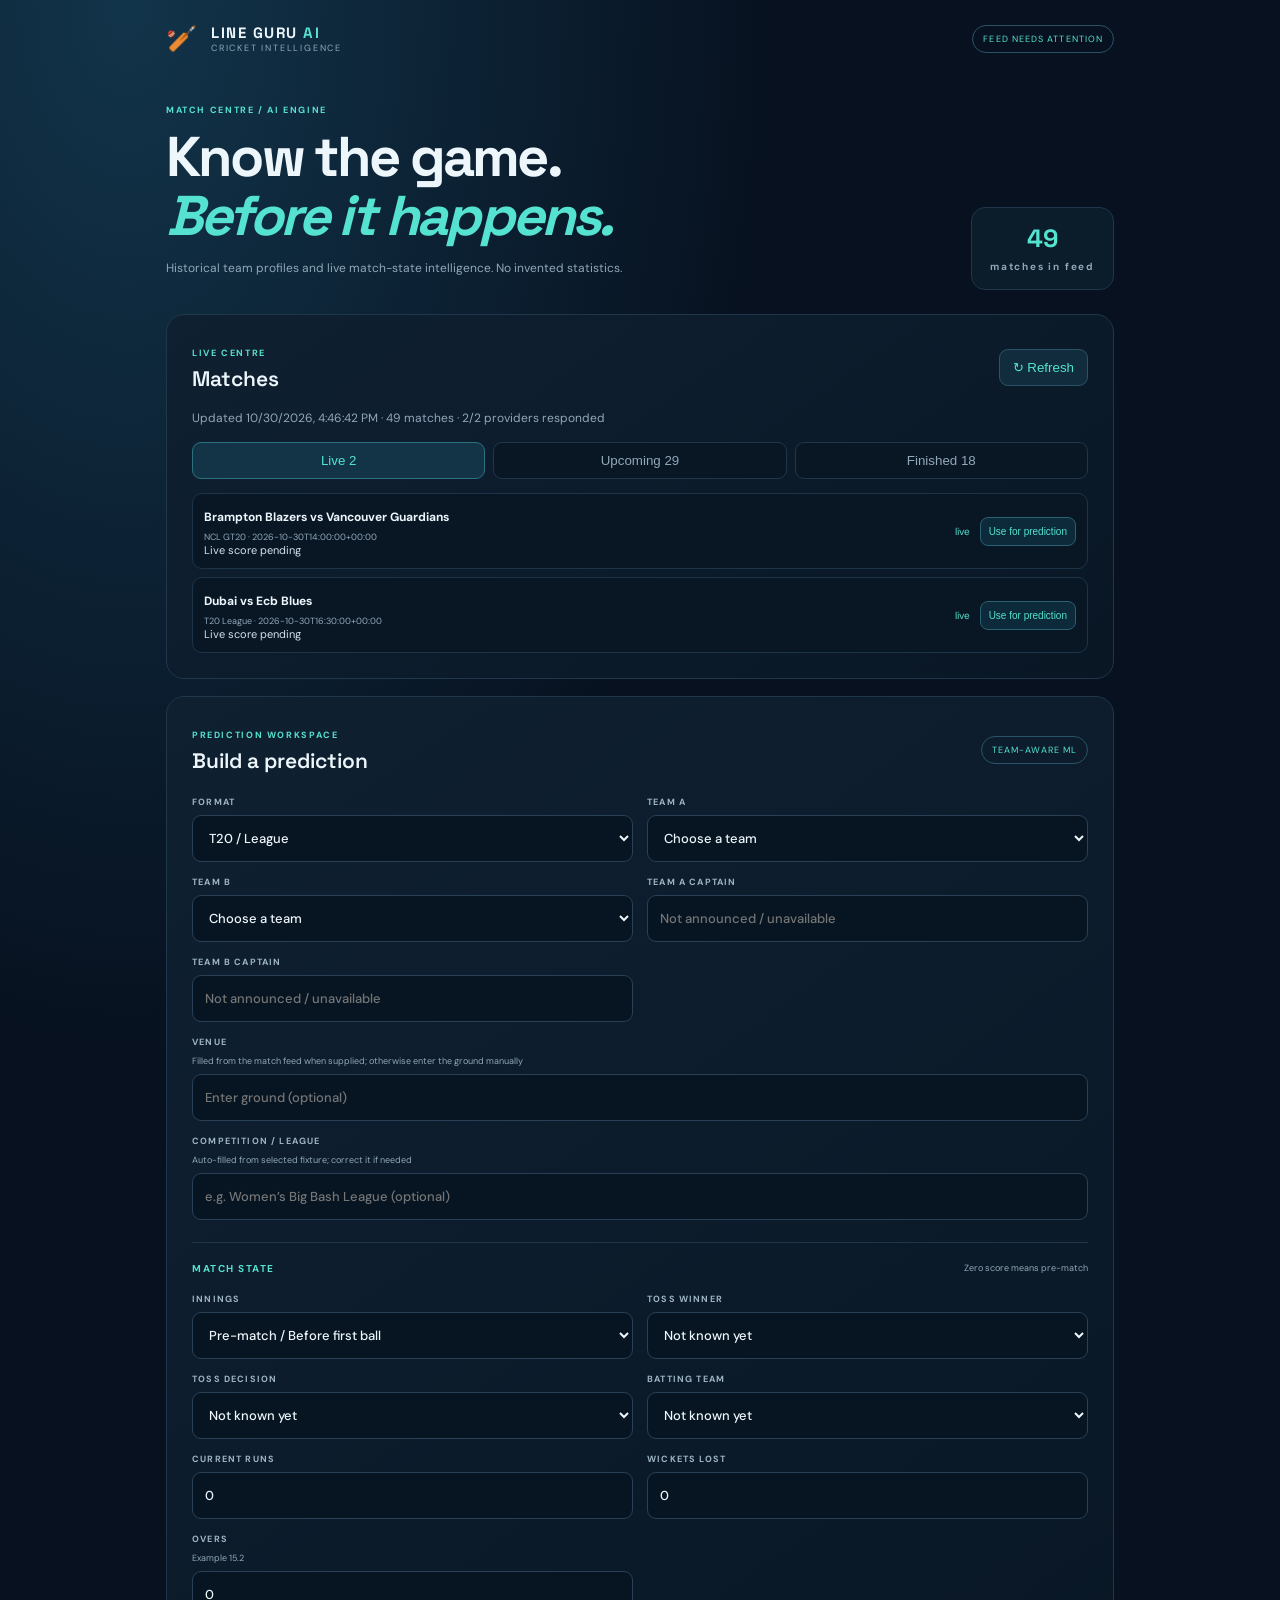
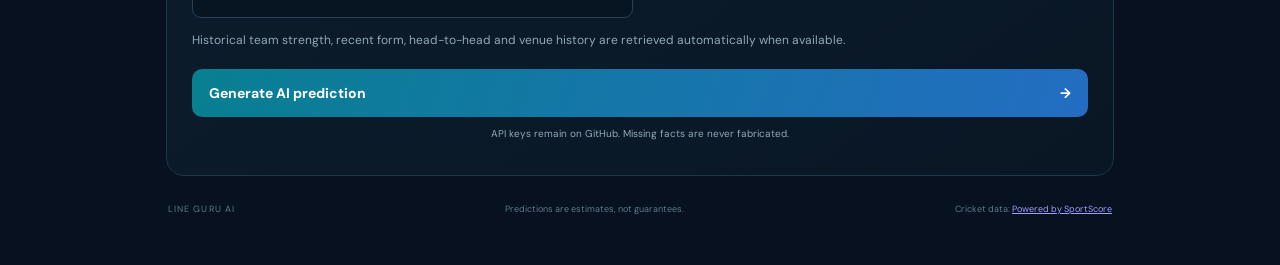
==== index.html @ ec6956c4 "Load post-toss browser model" ====
<!doctype html>
<html lang="en"><head><meta charset="utf-8"><meta name="viewport" content="width=device-width,initial-scale=1"><meta name="theme-color" content="#07111f"><title>Line Guru AI — Cricket Intelligence</title><link rel="stylesheet" href="style.css?v=20261030-liveintel"></head>
<body><div class="shell">
<header><a class="brand" href="./">🏏 <span>LINE GURU <b>AI</b><small>CRICKET INTELLIGENCE</small></span></a><span id="liveApiStatus" class="status">CONNECTING</span></header>
<section class="hero"><div><small>MATCH CENTRE / AI ENGINE</small><h1>Know the game.<br><i>Before it happens.</i></h1><p>Historical team profiles and live match-state intelligence. No invented statistics.</p></div><div class="counter"><b id="matchCount">—</b><small>matches in feed</small></div></section>
<section class="panel"><div class="head"><div><small>LIVE CENTRE</small><h2>Matches</h2></div><button id="refreshFeedButton">↻ Refresh</button></div><p id="feedMeta" class="muted">Loading match feed…</p><div id="liveMatchList">Loading…</div></section>
<main class="panel"><div class="head"><div><small>PREDICTION WORKSPACE</small><h2>Build a prediction</h2></div><span class="tag">TEAM-AWARE ML</span></div>
<div class="form">
<label>FORMAT<select id="matchFormat"><option value="t20">T20 / League</option><option value="odi">ODI</option></select></label>
<label>TEAM A<select id="team1Select"></select></label><label>TEAM B<select id="team2Select"></select></label>
<label>TEAM A CAPTAIN<input id="captain1" placeholder="Not announced / unavailable"></label><label>TEAM B CAPTAIN<input id="captain2" placeholder="Not announced / unavailable"></label>
<label class="wide">VENUE <small>Filled from the match feed when supplied; otherwise enter the ground manually</small><input id="venueName" placeholder="Enter ground (optional)"></label><label class="wide">COMPETITION / LEAGUE <small>Auto-filled from selected fixture; correct it if needed</small><input id="competitionName" placeholder="e.g. Women’s Big Bash League (optional)"></label></div>
<div class="subhead">MATCH STATE <small>Zero score means pre-match</small></div>
<div class="form">
<label>INNINGS<select id="inningsType"><option value="pre">Pre-match / Before first ball</option><option value="unknown">Live — score/innings not confirmed</option><option value="first">First innings — live</option><option value="chase">Second innings — chase</option></select></label>
<label>TOSS WINNER<select id="tossWinner"><option value="">Not known yet</option><option value="1">Team A</option><option value="2">Team B</option></select></label>
<label>TOSS DECISION<select id="tossDecision"><option value="">Not known yet</option><option value="bat">Bat first</option><option value="field">Field first</option></select></label>
<label>BATTING TEAM<select id="battingTeam"><option value="">Not known yet</option><option value="1">Team A</option><option value="2">Team B</option></select></label>
<label>CURRENT RUNS<input id="currentRuns" type="number" min="0" value="0"></label><label>WICKETS LOST<input id="wickets" type="number" min="0" max="10" value="0"></label>
<label>OVERS <small>Example 15.2</small><input id="overs" type="number" min="0" step=".1" value="0"></label>
<label id="targetGroup" class="hidden">CHASE TARGET<input id="target" type="number" min="1"></label></div>
<p id="inningsHelp" class="muted">Historical team profiles are retrieved automatically. No 50/50 defaults.</p>
<button id="predictButton" class="primary"><span>Generate AI prediction</span><b>→</b></button><p class="fine">API keys remain on GitHub. Missing facts are never fabricated.</p></main>
<section id="resultBox" class="panel hidden"><div class="head"><div><small>MODEL OUTPUT</small><h2>Prediction report</h2></div><span id="resultModel" class="tag"></span></div><div id="outputContent"></div></section>
<footer>LINE GURU AI <span>Predictions are estimates, not guarantees.</span><span>Cricket data: <a href="https://sportscore.com/" rel="dofollow" target="_blank">Powered by SportScore</a></span></footer>
</div>
<script src="ml-predictor.js?v=20261030-liveintel"></script><script src="team-aware-predictor.js?v=20261030-liveintel"></script><script src="team-aware-post-toss-predictor.js?v=20261031-posttoss"></script><script src="teams-data.js?v=20261030-liveintel"></script><script src="match-status.js?v=20261031-statusfix"></script><script src="script.js?v=20261031-statusfix"></script></body></html>
---- style.css ----
@import url('https://fonts.googleapis.com/css2?family=DM+Sans:wght@400;500;600;700&family=Space+Grotesk:wght@500;600;700&display=swap');
:root{color-scheme:dark;--bg:#07111f;--panel:#0d1b2b;--line:#20364b;--text:#edf6fb;--muted:#91a8b9;--cyan:#55e2d0}*{box-sizing:border-box}body{margin:0;background:radial-gradient(ellipse at 10% 0%,#12344a,transparent 40%),var(--bg);color:var(--text);font-family:'DM Sans',sans-serif}.shell{max-width:980px;margin:auto;padding:22px 16px 40px}header,.brand,.head,footer{display:flex;align-items:center;justify-content:space-between;gap:14px}.brand{justify-content:flex-start;color:var(--text);text-decoration:none;font-size:25px}.brand span{font:700 15px 'Space Grotesk';letter-spacing:.1em}.brand b,.hero i{color:var(--cyan)}.brand small{display:block;font:9px 'DM Sans';letter-spacing:.2em;color:var(--muted)}.status,.tag{font-size:9px;letter-spacing:.12em;border:1px solid #2b5368;color:var(--cyan);padding:7px 10px;border-radius:30px}.hero{display:flex;justify-content:space-between;align-items:end;padding:42px 0 24px;gap:20px}.hero small,.head small{color:var(--cyan);letter-spacing:.18em;font-size:9px;font-weight:700}.hero h1{font:700 clamp(34px,6vw,56px)/1.05 'Space Grotesk';letter-spacing:-.05em;margin:10px 0}.hero p,.muted{color:var(--muted);font-size:12px;line-height:1.7}.counter{border:1px solid var(--line);background:#0b1c2b;border-radius:14px;padding:14px 18px;text-align:center}.counter b{display:block;font:700 25px 'Space Grotesk';color:var(--cyan)}.counter small{font-size:10px;color:var(--muted)}.panel{background:linear-gradient(145deg,#0f2031,#091725);border:1px solid var(--line);border-radius:18px;padding:clamp(16px,3vw,25px);margin:0 0 17px}.head h2{font:600 21px 'Space Grotesk';margin:4px 0}.head button{border:1px solid #2b5368;background:#102c3d;color:var(--cyan);border-radius:9px;padding:10px 13px}.form{display:grid;grid-template-columns:repeat(2,minmax(0,1fr));gap:14px;margin-top:18px}.form label{display:flex;flex-direction:column;gap:7px;color:#9eb5c5;font-size:9px;font-weight:700;letter-spacing:.13em;min-width:0}.form input,.form select{width:100%;min-width:0;background:#071522;border:1px solid #294056;border-radius:9px;color:var(--text);padding:12px;font:500 13px 'DM Sans';min-height:47px}.form input:focus,.form select:focus{outline:2px solid #55e2d044;border-color:var(--cyan)}.form small,.subhead small{font-size:9px;color:var(--muted);font-weight:400;letter-spacing:0}.wide{grid-column:1/-1}.subhead{display:flex;justify-content:space-between;gap:10px;border-top:1px solid var(--line);margin-top:22px;padding-top:19px;color:var(--cyan);font-size:10px;font-weight:700;letter-spacing:.15em}.primary{width:100%;display:flex;justify-content:space-between;margin-top:18px;padding:15px 17px;border:0;border-radius:10px;background:linear-gradient(110deg,#087f91,#236dc2);color:white;font:700 14px 'DM Sans';cursor:pointer}.primary:disabled{opacity:.6}.fine{font-size:10px;color:var(--muted);text-align:center}.hidden{display:none!important}.feed-tabs{display:flex;gap:8px;margin:14px 0}.feed-tab{flex:1;background:#091725;color:var(--muted);border:1px solid var(--line);padding:10px;border-radius:9px}.feed-tab.active{color:var(--cyan);border-color:#2b7180;background:#123446}.feed-pane{display:none}.feed-pane.active{display:block}.match{display:flex;align-items:center;gap:10px;flex-wrap:wrap;background:#091725;border:1px solid #1d3448;border-radius:10px;padding:11px;margin-top:8px}.match-info{flex:1;min-width:180px}.match-info b{font-size:12px}.match-info small{display:block;color:var(--muted);font-size:9px;margin-top:5px}.match-score{font-size:11px;color:#d2e3ec}.match-status{font-size:10px;color:var(--cyan)}.use-match{border:1px solid #2b6170;background:#0c2a39;color:var(--cyan);border-radius:8px;padding:8px;font-size:10px}.prob-grid{display:grid;grid-template-columns:1fr 1fr;gap:12px;margin:16px 0}.prob{border:1px solid var(--line);border-radius:12px;background:#091725;padding:15px}.prob small{color:var(--muted);font-size:10px}.prob strong{display:block;font:700 28px 'Space Grotesk';color:var(--cyan);margin:6px 0}.bar{height:6px;background:#213448;border-radius:8px;overflow:hidden}.bar i{display:block;height:100%;background:linear-gradient(90deg,#1c9b9a,#62e6c8)}.note{color:#bfd0dc;font-size:11px;line-height:1.7}.error{padding:13px;background:#321a25;border:1px solid #713b49;color:#ffaaaa;border-radius:10px;font-size:12px}footer{font-size:9px;letter-spacing:.12em;color:#60798a;padding:10px 2px}footer span{letter-spacing:0}@media(max-width:600px){.shell{padding:15px 11px}.hero{padding:32px 0 20px}.counter{padding:10px}.form{gap:12px}.head h2{font-size:18px}}@media(max-width:380px){.form{grid-template-columns:1fr}.wide{grid-column:auto}.counter{display:none}}
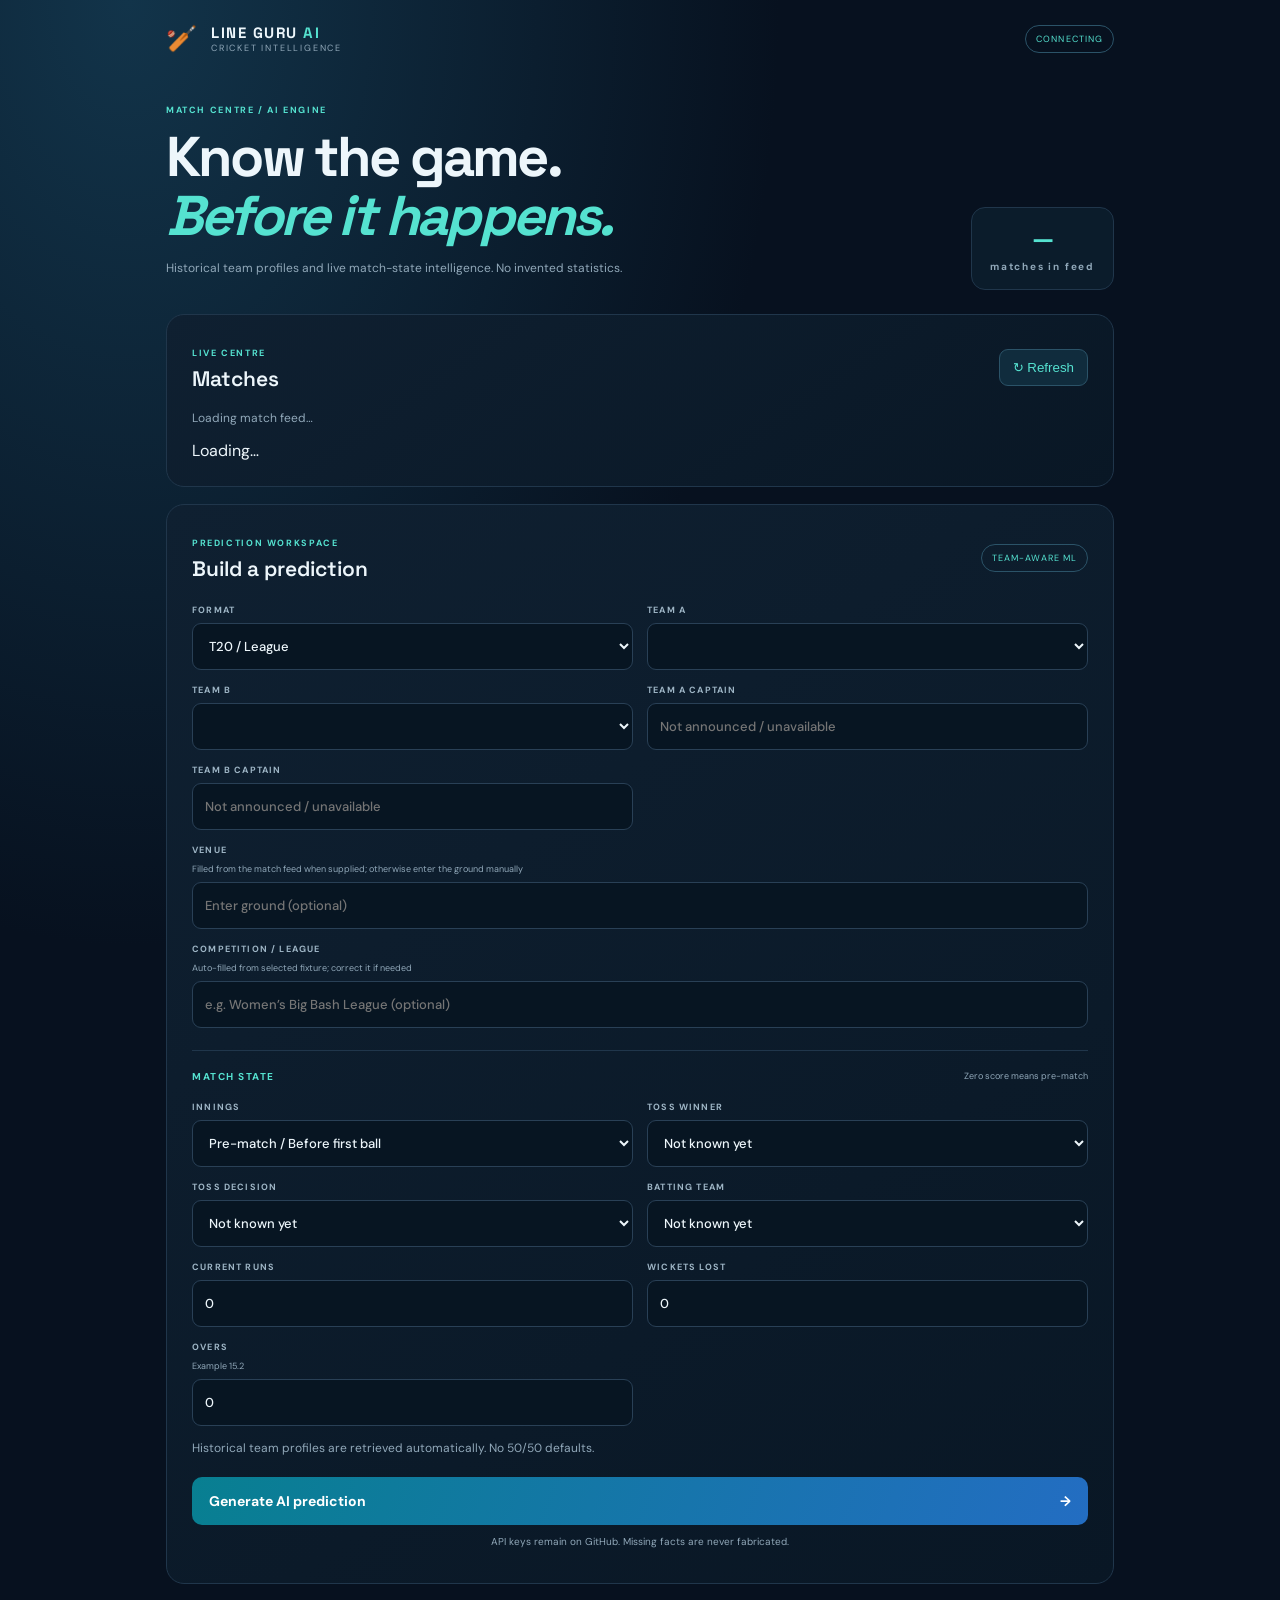
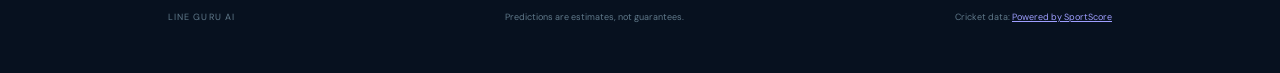
==== commit b7820155: "Keep unpromoted post-toss model out of production page" ====
--- a/index.html
+++ b/index.html
@@ -24,4 +24,4 @@
 <section id="resultBox" class="panel hidden"><div class="head"><div><small>MODEL OUTPUT</small><h2>Prediction report</h2></div><span id="resultModel" class="tag"></span></div><div id="outputContent"></div></section>
 <footer>LINE GURU AI <span>Predictions are estimates, not guarantees.</span><span>Cricket data: <a href="https://sportscore.com/" rel="dofollow" target="_blank">Powered by SportScore</a></span></footer>
 </div>
-<script src="ml-predictor.js?v=20261030-liveintel"></script><script src="team-aware-predictor.js?v=20261030-liveintel"></script><script src="team-aware-post-toss-predictor.js?v=20261031-posttoss"></script><script src="teams-data.js?v=20261030-liveintel"></script><script src="match-status.js?v=20261031-statusfix"></script><script src="script.js?v=20261031-statusfix"></script></body></html>+<script src="ml-predictor.js?v=20261030-liveintel"></script><script src="team-aware-predictor.js?v=20261030-liveintel"></script><script src="teams-data.js?v=20261030-liveintel"></script><script src="match-status.js?v=20261031-statusfix"></script><script src="script.js?v=20261031-statusfix"></script></body></html>
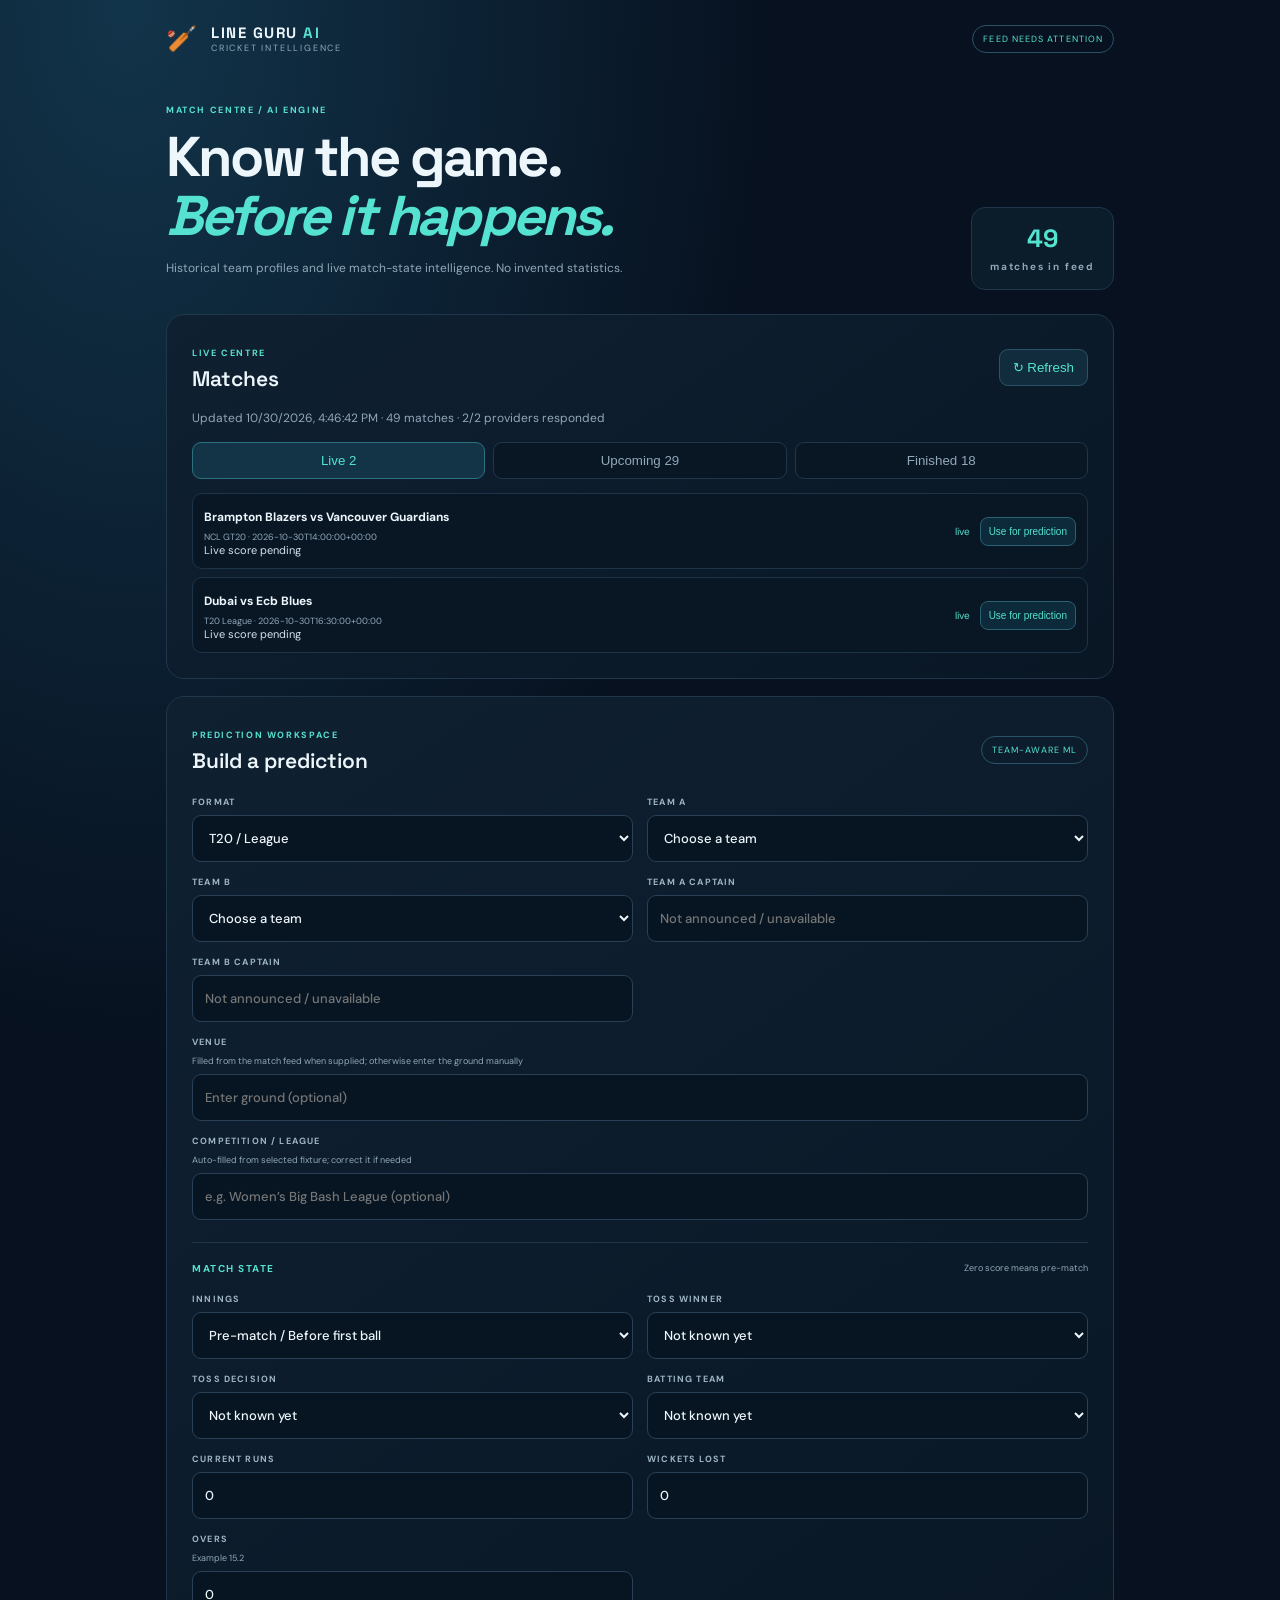
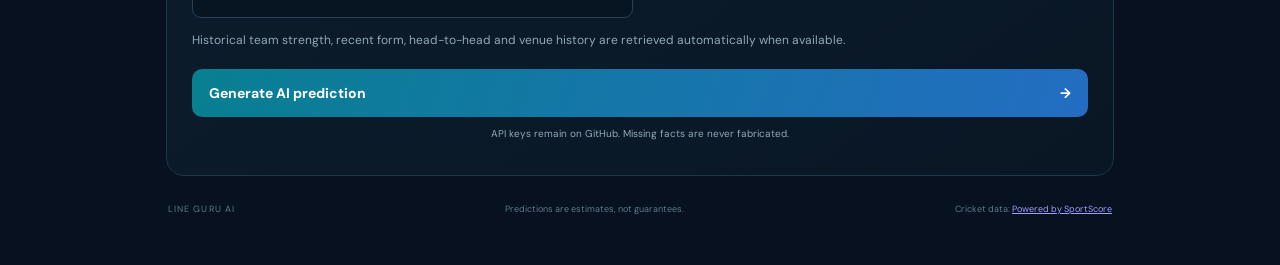
==== commit 93721c48: "Load live match state normalizer before prediction app" ====
--- a/index.html
+++ b/index.html
@@ -24,4 +24,4 @@
 <section id="resultBox" class="panel hidden"><div class="head"><div><small>MODEL OUTPUT</small><h2>Prediction report</h2></div><span id="resultModel" class="tag"></span></div><div id="outputContent"></div></section>
 <footer>LINE GURU AI <span>Predictions are estimates, not guarantees.</span><span>Cricket data: <a href="https://sportscore.com/" rel="dofollow" target="_blank">Powered by SportScore</a></span></footer>
 </div>
-<script src="ml-predictor.js?v=20261030-liveintel"></script><script src="team-aware-predictor.js?v=20261030-liveintel"></script><script src="teams-data.js?v=20261030-liveintel"></script><script src="match-status.js?v=20261031-statusfix"></script><script src="script.js?v=20261031-statusfix"></script></body></html>+<script src="ml-predictor.js?v=20261030-liveintel"></script><script src="team-aware-predictor.js?v=20261030-liveintel"></script><script src="teams-data.js?v=20261030-liveintel"></script><script src="match-status.js?v=20261031-statusfix"></script><script src="live-match-state.js?v=20261031-autolive"></script><script src="script.js?v=20261031-autolive"></script></body></html>
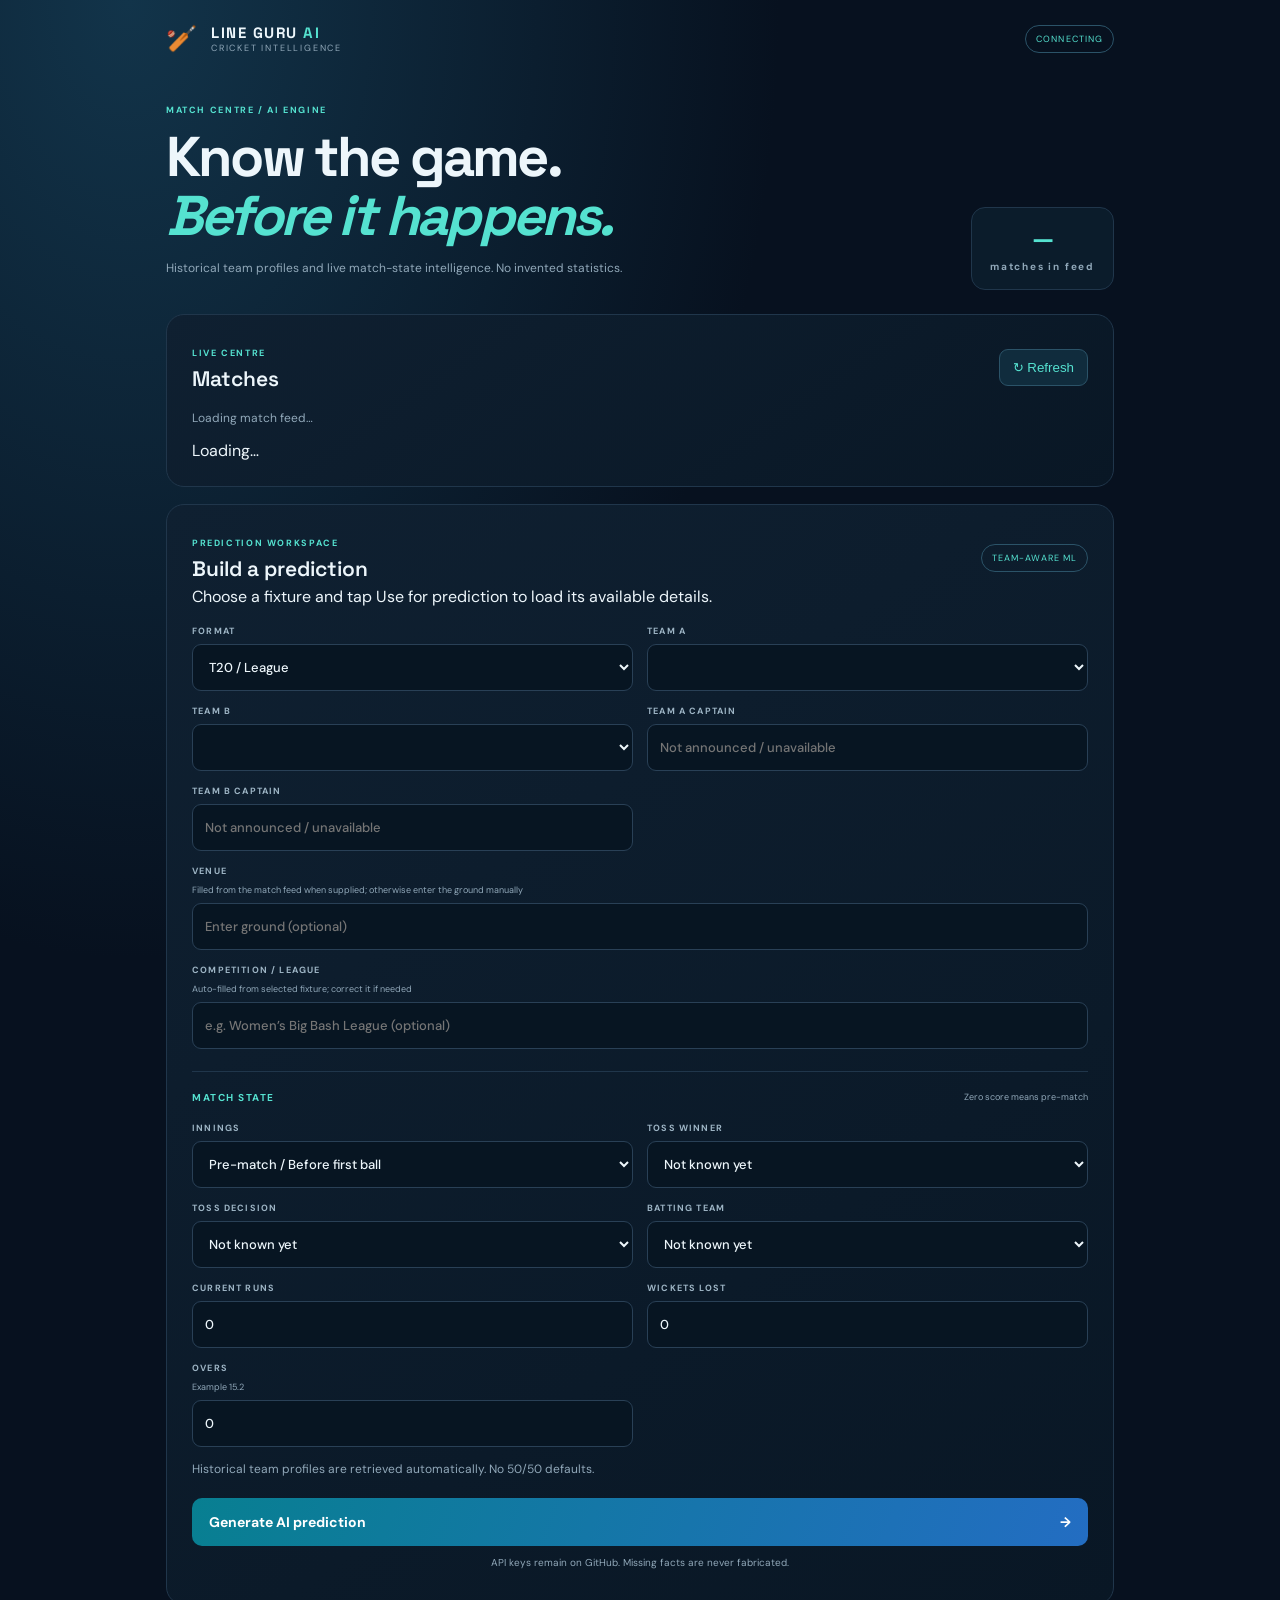
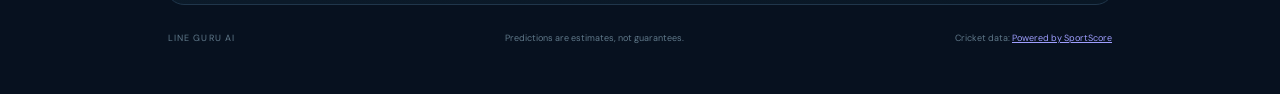
==== commit 9e2bedfa: "Show selected match detail summary" ====
--- a/index.html
+++ b/index.html
@@ -1,10 +1,11 @@
 <!doctype html>
-<html lang="en"><head><meta charset="utf-8"><meta name="viewport" content="width=device-width,initial-scale=1"><meta name="theme-color" content="#07111f"><title>Line Guru AI — Cricket Intelligence</title><link rel="stylesheet" href="style.css?v=20261030-liveintel"></head>
+<html lang="en"><head><meta charset="utf-8"><meta name="viewport" content="width=device-width,initial-scale=1"><meta name="theme-color" content="#07111f"><title>Line Guru AI — Cricket Intelligence</title><link rel="stylesheet" href="style.css?v=20261031-match-autofill"></head>
 <body><div class="shell">
 <header><a class="brand" href="./">🏏 <span>LINE GURU <b>AI</b><small>CRICKET INTELLIGENCE</small></span></a><span id="liveApiStatus" class="status">CONNECTING</span></header>
 <section class="hero"><div><small>MATCH CENTRE / AI ENGINE</small><h1>Know the game.<br><i>Before it happens.</i></h1><p>Historical team profiles and live match-state intelligence. No invented statistics.</p></div><div class="counter"><b id="matchCount">—</b><small>matches in feed</small></div></section>
 <section class="panel"><div class="head"><div><small>LIVE CENTRE</small><h2>Matches</h2></div><button id="refreshFeedButton">↻ Refresh</button></div><p id="feedMeta" class="muted">Loading match feed…</p><div id="liveMatchList">Loading…</div></section>
 <main class="panel"><div class="head"><div><small>PREDICTION WORKSPACE</small><h2>Build a prediction</h2></div><span class="tag">TEAM-AWARE ML</span></div>
+<div id="selectedMatchMeta" class="selected-match-meta">Choose a fixture and tap Use for prediction to load its available details.</div>
 <div class="form">
 <label>FORMAT<select id="matchFormat"><option value="t20">T20 / League</option><option value="odi">ODI</option></select></label>
 <label>TEAM A<select id="team1Select"></select></label><label>TEAM B<select id="team2Select"></select></label>
@@ -24,4 +25,4 @@
 <section id="resultBox" class="panel hidden"><div class="head"><div><small>MODEL OUTPUT</small><h2>Prediction report</h2></div><span id="resultModel" class="tag"></span></div><div id="outputContent"></div></section>
 <footer>LINE GURU AI <span>Predictions are estimates, not guarantees.</span><span>Cricket data: <a href="https://sportscore.com/" rel="dofollow" target="_blank">Powered by SportScore</a></span></footer>
 </div>
-<script src="ml-predictor.js?v=20261030-liveintel"></script><script src="team-aware-predictor.js?v=20261030-liveintel"></script><script src="teams-data.js?v=20261030-liveintel"></script><script src="match-status.js?v=20261031-statusfix"></script><script src="live-match-state.js?v=20261031-autolive"></script><script src="script.js?v=20261031-autolive"></script></body></html>+<script src="ml-predictor.js?v=20261030-liveintel"></script><script src="team-aware-predictor.js?v=20261030-liveintel"></script><script src="teams-data.js?v=20261030-liveintel"></script><script src="match-status.js?v=20261031-statusfix"></script><script src="live-match-state.js?v=20261031-autolive"></script><script src="script.js?v=20261031-match-autofill"></script></body></html>
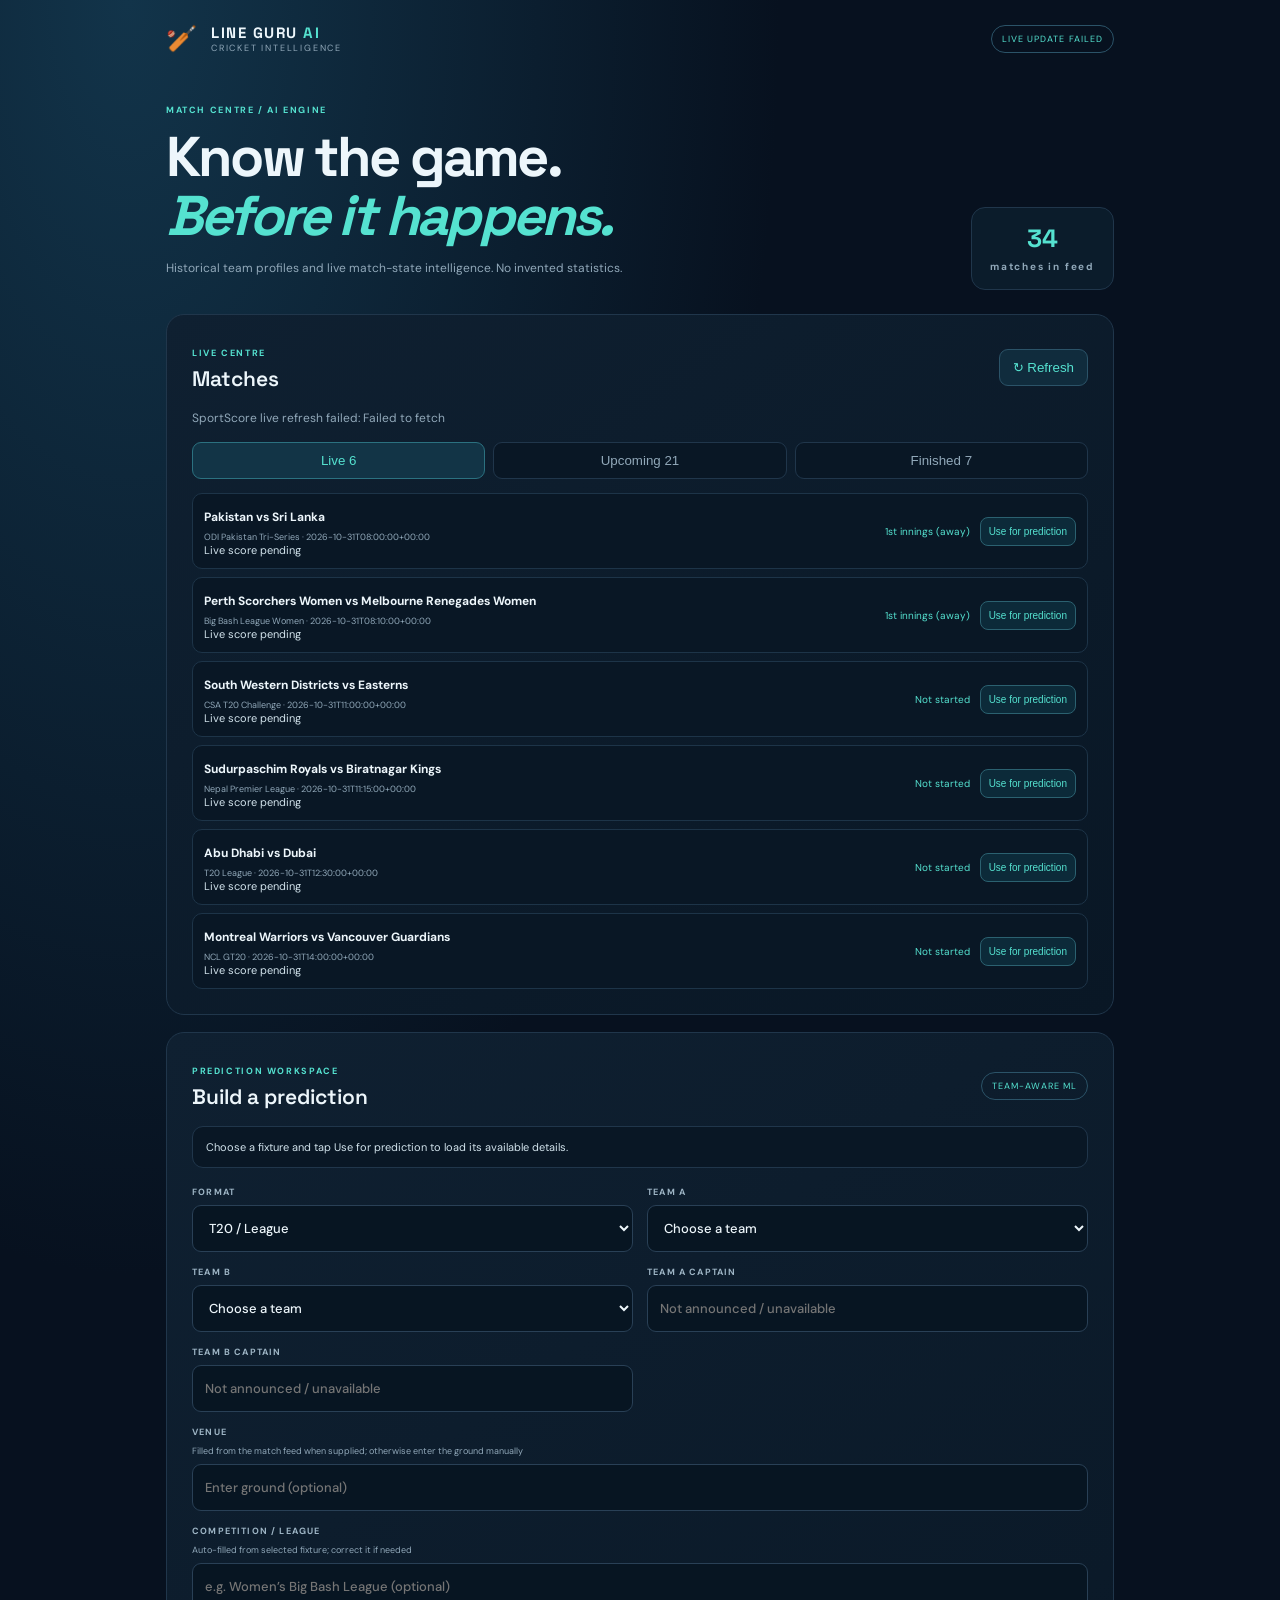
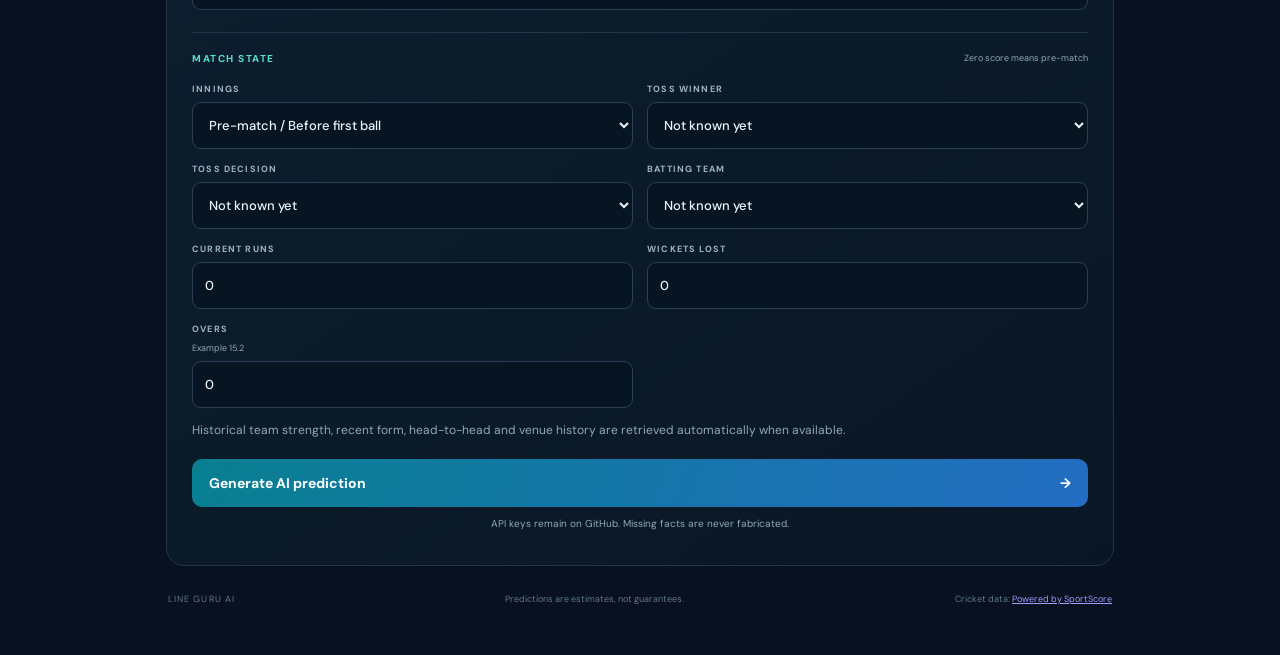
==== commit 4d75a644: "Refresh stylesheet cache for match details" ====
--- a/index.html
+++ b/index.html
@@ -1,5 +1,5 @@
 <!doctype html>
-<html lang="en"><head><meta charset="utf-8"><meta name="viewport" content="width=device-width,initial-scale=1"><meta name="theme-color" content="#07111f"><title>Line Guru AI — Cricket Intelligence</title><link rel="stylesheet" href="style.css?v=20261031-match-autofill"></head>
+<html lang="en"><head><meta charset="utf-8"><meta name="viewport" content="width=device-width,initial-scale=1"><meta name="theme-color" content="#07111f"><title>Line Guru AI — Cricket Intelligence</title><link rel="stylesheet" href="style.css?v=20261031-match-autofill2"></head>
 <body><div class="shell">
 <header><a class="brand" href="./">🏏 <span>LINE GURU <b>AI</b><small>CRICKET INTELLIGENCE</small></span></a><span id="liveApiStatus" class="status">CONNECTING</span></header>
 <section class="hero"><div><small>MATCH CENTRE / AI ENGINE</small><h1>Know the game.<br><i>Before it happens.</i></h1><p>Historical team profiles and live match-state intelligence. No invented statistics.</p></div><div class="counter"><b id="matchCount">—</b><small>matches in feed</small></div></section>
--- a/style.css
+++ b/style.css
@@ -1,2 +1,3 @@
 @import url('https://fonts.googleapis.com/css2?family=DM+Sans:wght@400;500;600;700&family=Space+Grotesk:wght@500;600;700&display=swap');
-:root{color-scheme:dark;--bg:#07111f;--panel:#0d1b2b;--line:#20364b;--text:#edf6fb;--muted:#91a8b9;--cyan:#55e2d0}*{box-sizing:border-box}body{margin:0;background:radial-gradient(ellipse at 10% 0%,#12344a,transparent 40%),var(--bg);color:var(--text);font-family:'DM Sans',sans-serif}.shell{max-width:980px;margin:auto;padding:22px 16px 40px}header,.brand,.head,footer{display:flex;align-items:center;justify-content:space-between;gap:14px}.brand{justify-content:flex-start;color:var(--text);text-decoration:none;font-size:25px}.brand span{font:700 15px 'Space Grotesk';letter-spacing:.1em}.brand b,.hero i{color:var(--cyan)}.brand small{display:block;font:9px 'DM Sans';letter-spacing:.2em;color:var(--muted)}.status,.tag{font-size:9px;letter-spacing:.12em;border:1px solid #2b5368;color:var(--cyan);padding:7px 10px;border-radius:30px}.hero{display:flex;justify-content:space-between;align-items:end;padding:42px 0 24px;gap:20px}.hero small,.head small{color:var(--cyan);letter-spacing:.18em;font-size:9px;font-weight:700}.hero h1{font:700 clamp(34px,6vw,56px)/1.05 'Space Grotesk';letter-spacing:-.05em;margin:10px 0}.hero p,.muted{color:var(--muted);font-size:12px;line-height:1.7}.counter{border:1px solid var(--line);background:#0b1c2b;border-radius:14px;padding:14px 18px;text-align:center}.counter b{display:block;font:700 25px 'Space Grotesk';color:var(--cyan)}.counter small{font-size:10px;color:var(--muted)}.panel{background:linear-gradient(145deg,#0f2031,#091725);border:1px solid var(--line);border-radius:18px;padding:clamp(16px,3vw,25px);margin:0 0 17px}.head h2{font:600 21px 'Space Grotesk';margin:4px 0}.head button{border:1px solid #2b5368;background:#102c3d;color:var(--cyan);border-radius:9px;padding:10px 13px}.form{display:grid;grid-template-columns:repeat(2,minmax(0,1fr));gap:14px;margin-top:18px}.form label{display:flex;flex-direction:column;gap:7px;color:#9eb5c5;font-size:9px;font-weight:700;letter-spacing:.13em;min-width:0}.form input,.form select{width:100%;min-width:0;background:#071522;border:1px solid #294056;border-radius:9px;color:var(--text);padding:12px;font:500 13px 'DM Sans';min-height:47px}.form input:focus,.form select:focus{outline:2px solid #55e2d044;border-color:var(--cyan)}.form small,.subhead small{font-size:9px;color:var(--muted);font-weight:400;letter-spacing:0}.wide{grid-column:1/-1}.subhead{display:flex;justify-content:space-between;gap:10px;border-top:1px solid var(--line);margin-top:22px;padding-top:19px;color:var(--cyan);font-size:10px;font-weight:700;letter-spacing:.15em}.primary{width:100%;display:flex;justify-content:space-between;margin-top:18px;padding:15px 17px;border:0;border-radius:10px;background:linear-gradient(110deg,#087f91,#236dc2);color:white;font:700 14px 'DM Sans';cursor:pointer}.primary:disabled{opacity:.6}.fine{font-size:10px;color:var(--muted);text-align:center}.hidden{display:none!important}.feed-tabs{display:flex;gap:8px;margin:14px 0}.feed-tab{flex:1;background:#091725;color:var(--muted);border:1px solid var(--line);padding:10px;border-radius:9px}.feed-tab.active{color:var(--cyan);border-color:#2b7180;background:#123446}.feed-pane{display:none}.feed-pane.active{display:block}.match{display:flex;align-items:center;gap:10px;flex-wrap:wrap;background:#091725;border:1px solid #1d3448;border-radius:10px;padding:11px;margin-top:8px}.match-info{flex:1;min-width:180px}.match-info b{font-size:12px}.match-info small{display:block;color:var(--muted);font-size:9px;margin-top:5px}.match-score{font-size:11px;color:#d2e3ec}.match-status{font-size:10px;color:var(--cyan)}.use-match{border:1px solid #2b6170;background:#0c2a39;color:var(--cyan);border-radius:8px;padding:8px;font-size:10px}.prob-grid{display:grid;grid-template-columns:1fr 1fr;gap:12px;margin:16px 0}.prob{border:1px solid var(--line);border-radius:12px;background:#091725;padding:15px}.prob small{color:var(--muted);font-size:10px}.prob strong{display:block;font:700 28px 'Space Grotesk';color:var(--cyan);margin:6px 0}.bar{height:6px;background:#213448;border-radius:8px;overflow:hidden}.bar i{display:block;height:100%;background:linear-gradient(90deg,#1c9b9a,#62e6c8)}.note{color:#bfd0dc;font-size:11px;line-height:1.7}.error{padding:13px;background:#321a25;border:1px solid #713b49;color:#ffaaaa;border-radius:10px;font-size:12px}footer{font-size:9px;letter-spacing:.12em;color:#60798a;padding:10px 2px}footer span{letter-spacing:0}@media(max-width:600px){.shell{padding:15px 11px}.hero{padding:32px 0 20px}.counter{padding:10px}.form{gap:12px}.head h2{font-size:18px}}@media(max-width:380px){.form{grid-template-columns:1fr}.wide{grid-column:auto}.counter{display:none}}+:root{color-scheme:dark;--bg:#07111f;--panel:#0d1b2b;--line:#20364b;--text:#edf6fb;--muted:#91a8b9;--cyan:#55e2d0}*{box-sizing:border-box}body{margin:0;background:radial-gradient(ellipse at 10% 0%,#12344a,transparent 40%),var(--bg);color:var(--text);font-family:'DM Sans',sans-serif}.shell{max-width:980px;margin:auto;padding:22px 16px 40px}header,.brand,.head,footer{display:flex;align-items:center;justify-content:space-between;gap:14px}.brand{justify-content:flex-start;color:var(--text);text-decoration:none;font-size:25px}.brand span{font:700 15px 'Space Grotesk';letter-spacing:.1em}.brand b,.hero i{color:var(--cyan)}.brand small{display:block;font:9px 'DM Sans';letter-spacing:.2em;color:var(--muted)}.status,.tag{font-size:9px;letter-spacing:.12em;border:1px solid #2b5368;color:var(--cyan);padding:7px 10px;border-radius:30px}.hero{display:flex;justify-content:space-between;align-items:end;padding:42px 0 24px;gap:20px}.hero small,.head small{color:var(--cyan);letter-spacing:.18em;font-size:9px;font-weight:700}.hero h1{font:700 clamp(34px,6vw,56px)/1.05 'Space Grotesk';letter-spacing:-.05em;margin:10px 0}.hero p,.muted{color:var(--muted);font-size:12px;line-height:1.7}.counter{border:1px solid var(--line);background:#0b1c2b;border-radius:14px;padding:14px 18px;text-align:center}.counter b{display:block;font:700 25px 'Space Grotesk';color:var(--cyan)}.counter small{font-size:10px;color:var(--muted)}.panel{background:linear-gradient(145deg,#0f2031,#091725);border:1px solid var(--line);border-radius:18px;padding:clamp(16px,3vw,25px);margin:0 0 17px}.head h2{font:600 21px 'Space Grotesk';margin:4px 0}.head button{border:1px solid #2b5368;background:#102c3d;color:var(--cyan);border-radius:9px;padding:10px 13px}.form{display:grid;grid-template-columns:repeat(2,minmax(0,1fr));gap:14px;margin-top:18px}.form label{display:flex;flex-direction:column;gap:7px;color:#9eb5c5;font-size:9px;font-weight:700;letter-spacing:.13em;min-width:0}.form input,.form select{width:100%;min-width:0;background:#071522;border:1px solid #294056;border-radius:9px;color:var(--text);padding:12px;font:500 13px 'DM Sans';min-height:47px}.form input:focus,.form select:focus{outline:2px solid #55e2d044;border-color:var(--cyan)}.form small,.subhead small{font-size:9px;color:var(--muted);font-weight:400;letter-spacing:0}.wide{grid-column:1/-1}.subhead{display:flex;justify-content:space-between;gap:10px;border-top:1px solid var(--line);margin-top:22px;padding-top:19px;color:var(--cyan);font-size:10px;font-weight:700;letter-spacing:.15em}.primary{width:100%;display:flex;justify-content:space-between;margin-top:18px;padding:15px 17px;border:0;border-radius:10px;background:linear-gradient(110deg,#087f91,#236dc2);color:white;font:700 14px 'DM Sans';cursor:pointer}.primary:disabled{opacity:.6}.fine{font-size:10px;color:var(--muted);text-align:center}.hidden{display:none!important}.feed-tabs{display:flex;gap:8px;margin:14px 0}.feed-tab{flex:1;background:#091725;color:var(--muted);border:1px solid var(--line);padding:10px;border-radius:9px}.feed-tab.active{color:var(--cyan);border-color:#2b7180;background:#123446}.feed-pane{display:none}.feed-pane.active{display:block}.match{display:flex;align-items:center;gap:10px;flex-wrap:wrap;background:#091725;border:1px solid #1d3448;border-radius:10px;padding:11px;margin-top:8px}.match-info{flex:1;min-width:180px}.match-info b{font-size:12px}.match-info small{display:block;color:var(--muted);font-size:9px;margin-top:5px}.match-score{font-size:11px;color:#d2e3ec}.match-status{font-size:10px;color:var(--cyan)}.use-match{border:1px solid #2b6170;background:#0c2a39;color:var(--cyan);border-radius:8px;padding:8px;font-size:10px}.prob-grid{display:grid;grid-template-columns:1fr 1fr;gap:12px;margin:16px 0}.prob{border:1px solid var(--line);border-radius:12px;background:#091725;padding:15px}.prob small{color:var(--muted);font-size:10px}.prob strong{display:block;font:700 28px 'Space Grotesk';color:var(--cyan);margin:6px 0}.bar{height:6px;background:#213448;border-radius:8px;overflow:hidden}.bar i{display:block;height:100%;background:linear-gradient(90deg,#1c9b9a,#62e6c8)}.note{color:#bfd0dc;font-size:11px;line-height:1.7}.error{padding:13px;background:#321a25;border:1px solid #713b49;color:#ffaaaa;border-radius:10px;font-size:12px}footer{font-size:9px;letter-spacing:.12em;color:#60798a;padding:10px 2px}footer span{letter-spacing:0}@media(max-width:600px){.shell{padding:15px 11px}.hero{padding:32px 0 20px}.counter{padding:10px}.form{gap:12px}.head h2{font-size:18px}}@media(max-width:380px){.form{grid-template-columns:1fr}.wide{grid-column:auto}.counter{display:none}}
+.selected-match-meta{margin:12px 0 18px;padding:13px;border:1px solid var(--line);border-radius:11px;background:#091725;color:#d2e3ec;font-size:11px}.selected-match-meta>b{display:block;color:var(--cyan);margin-bottom:10px;font-size:12px}.selected-meta-grid{display:grid;grid-template-columns:repeat(2,minmax(0,1fr));gap:9px}.selected-meta-grid>div{min-width:0}.selected-meta-grid small{display:block;color:var(--muted);font-size:9px;margin-bottom:3px}.selected-meta-grid span{display:block;overflow-wrap:anywhere;font-size:11px}@media(max-width:380px){.selected-meta-grid{grid-template-columns:1fr}}
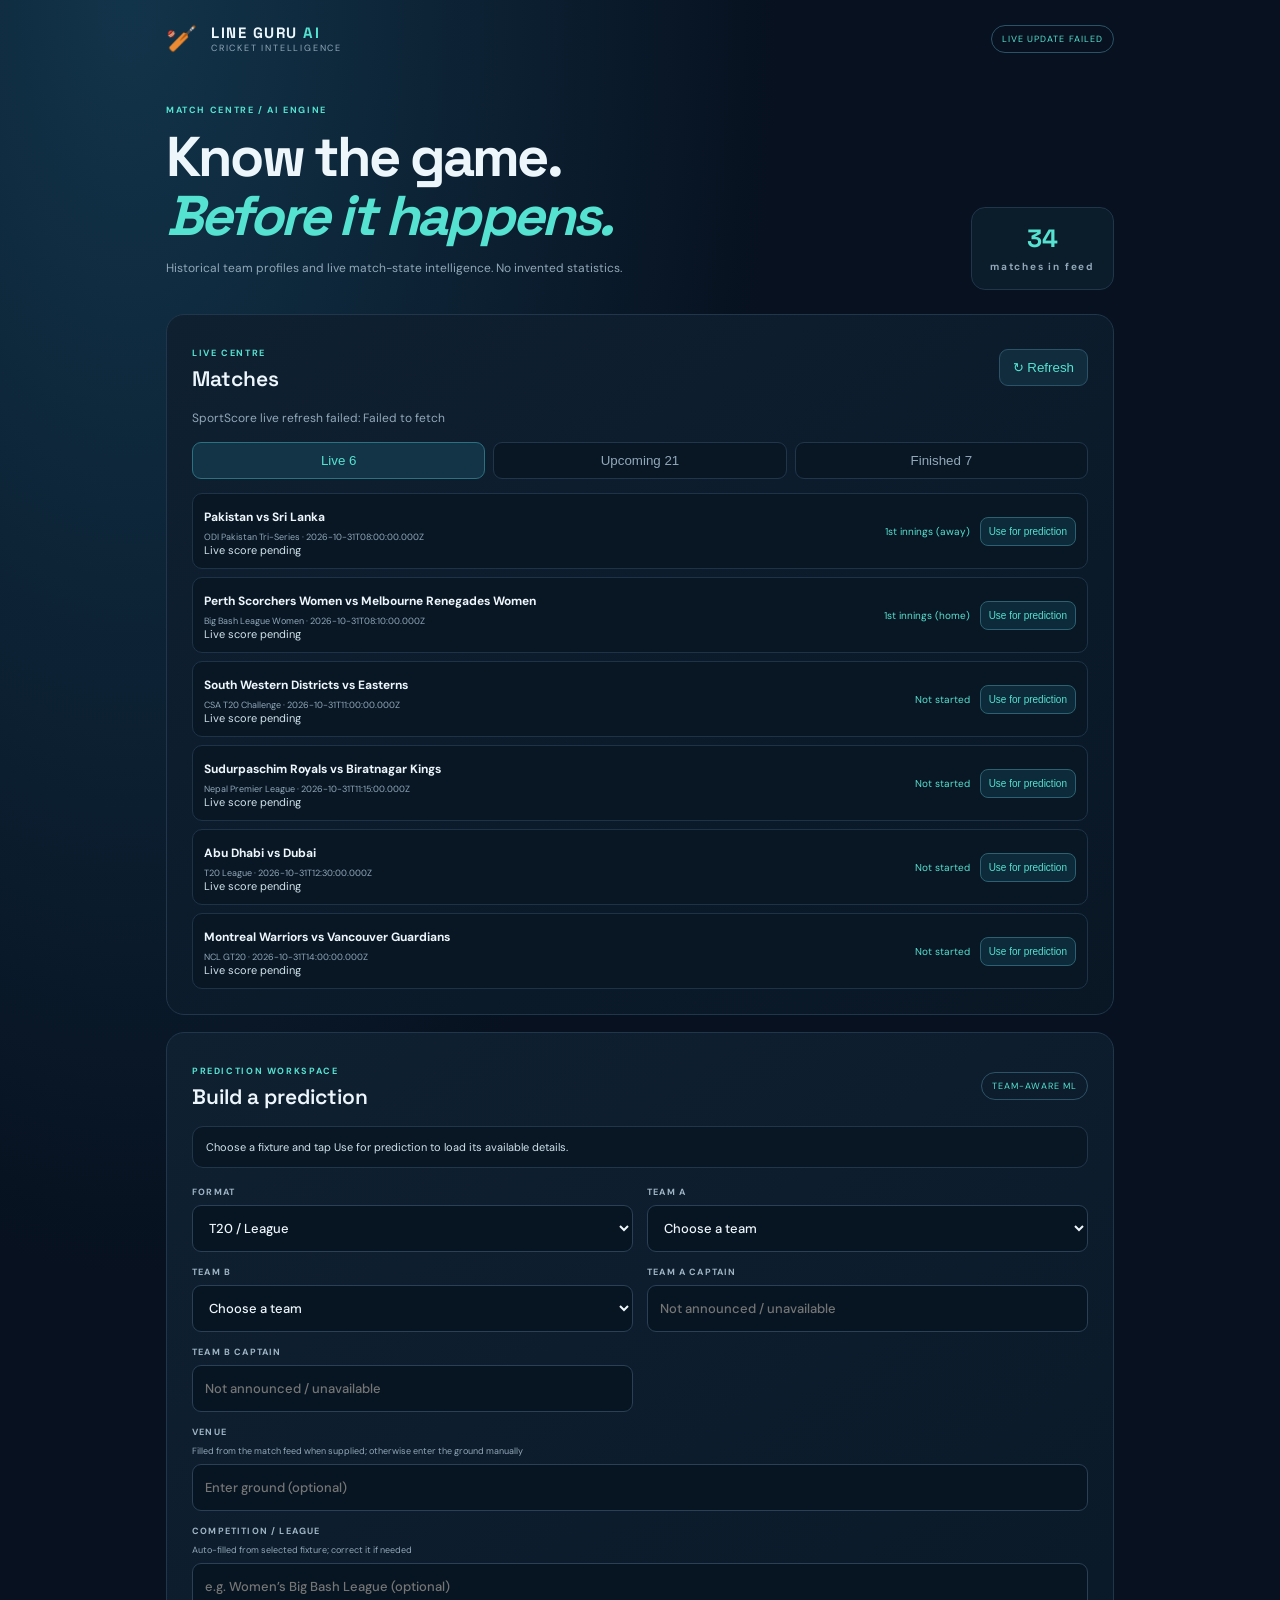
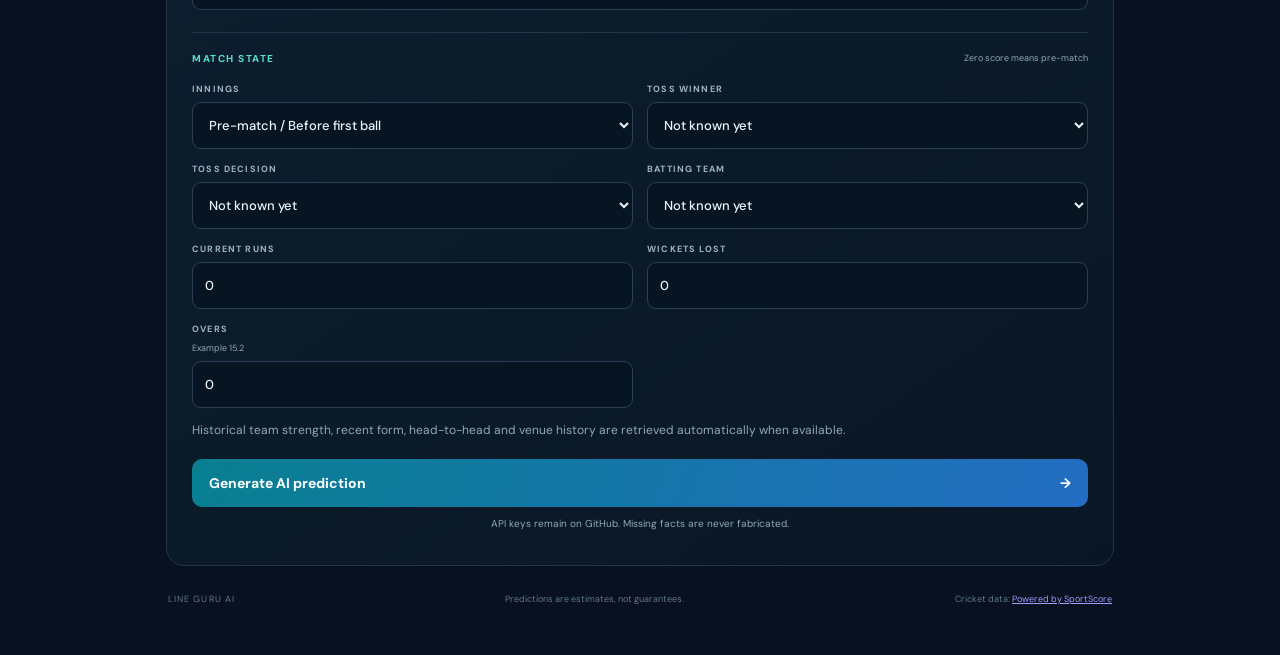
==== commit 93f86107: "Bust browser cache for live batting and captain fixes" ====
--- a/index.html
+++ b/index.html
@@ -25,4 +25,4 @@
 <section id="resultBox" class="panel hidden"><div class="head"><div><small>MODEL OUTPUT</small><h2>Prediction report</h2></div><span id="resultModel" class="tag"></span></div><div id="outputContent"></div></section>
 <footer>LINE GURU AI <span>Predictions are estimates, not guarantees.</span><span>Cricket data: <a href="https://sportscore.com/" rel="dofollow" target="_blank">Powered by SportScore</a></span></footer>
 </div>
-<script src="ml-predictor.js?v=20261030-liveintel"></script><script src="team-aware-predictor.js?v=20261030-liveintel"></script><script src="teams-data.js?v=20261030-liveintel"></script><script src="match-status.js?v=20261031-statusfix"></script><script src="live-match-state.js?v=20261031-autolive"></script><script src="script.js?v=20261031-match-autofill"></script></body></html>+<script src="ml-predictor.js?v=20261030-liveintel"></script><script src="team-aware-predictor.js?v=20261030-liveintel"></script><script src="teams-data.js?v=20261030-liveintel"></script><script src="match-status.js?v=20261031-statusfix"></script><script src="live-match-state.js?v=20261031-away-captain-fix"></script><script src="script.js?v=20261031-away-captain-fix"></script></body></html>
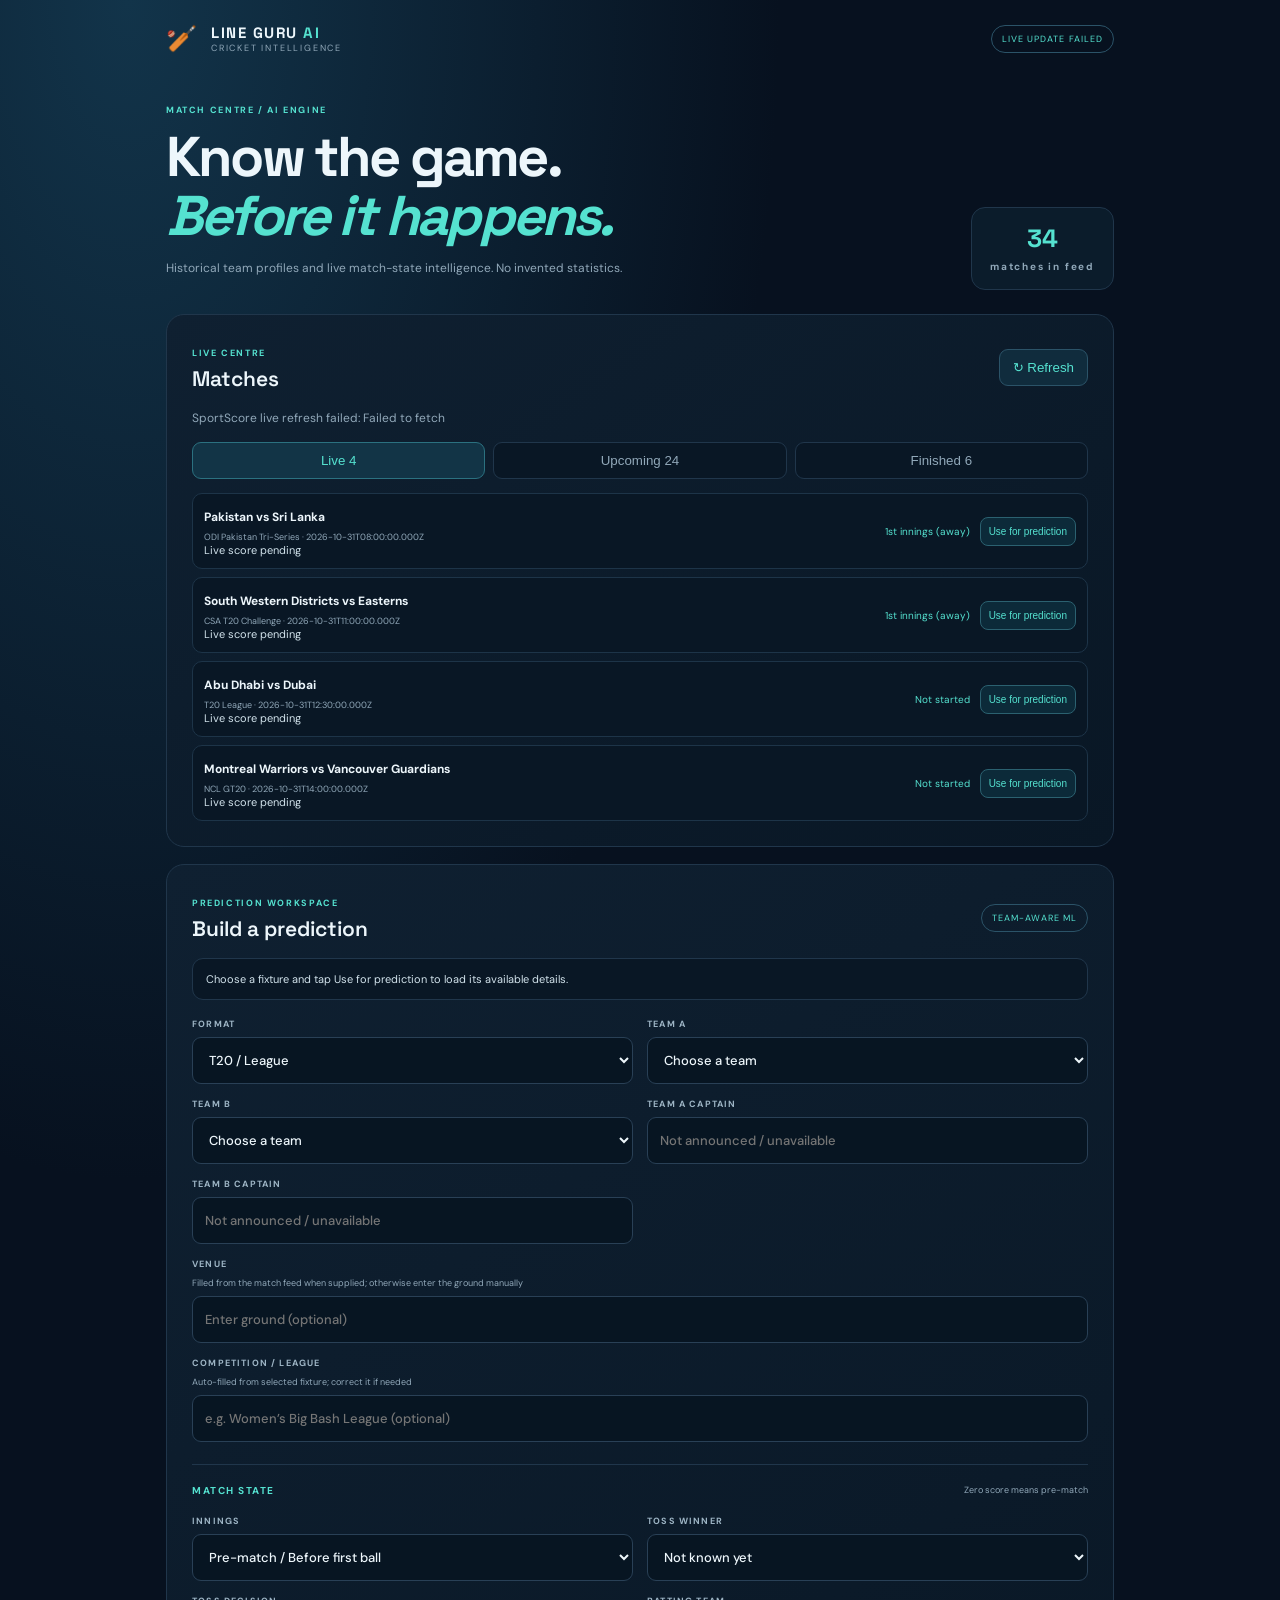
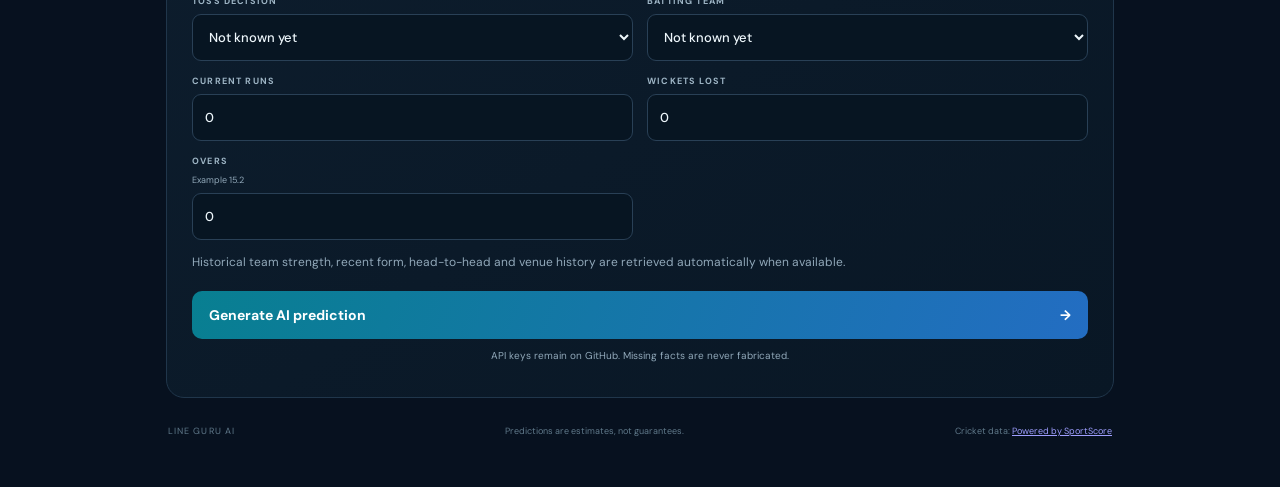
==== commit b87b5f21: "Bust cache for manual Match State fix" ====
--- a/index.html
+++ b/index.html
@@ -25,4 +25,4 @@
 <section id="resultBox" class="panel hidden"><div class="head"><div><small>MODEL OUTPUT</small><h2>Prediction report</h2></div><span id="resultModel" class="tag"></span></div><div id="outputContent"></div></section>
 <footer>LINE GURU AI <span>Predictions are estimates, not guarantees.</span><span>Cricket data: <a href="https://sportscore.com/" rel="dofollow" target="_blank">Powered by SportScore</a></span></footer>
 </div>
-<script src="ml-predictor.js?v=20261030-liveintel"></script><script src="team-aware-predictor.js?v=20261030-liveintel"></script><script src="teams-data.js?v=20261030-liveintel"></script><script src="match-status.js?v=20261031-statusfix"></script><script src="live-match-state.js?v=20261031-away-captain-fix"></script><script src="script.js?v=20261031-away-captain-fix"></script></body></html>+<script src="ml-predictor.js?v=20261030-liveintel"></script><script src="team-aware-predictor.js?v=20261030-liveintel"></script><script src="teams-data.js?v=20261030-liveintel"></script><script src="match-status.js?v=20261031-statusfix"></script><script src="live-match-state.js?v=20261031-innings-state-fix"></script><script src="script.js?v=20261031-manual-match-state-fix"></script></body></html>
